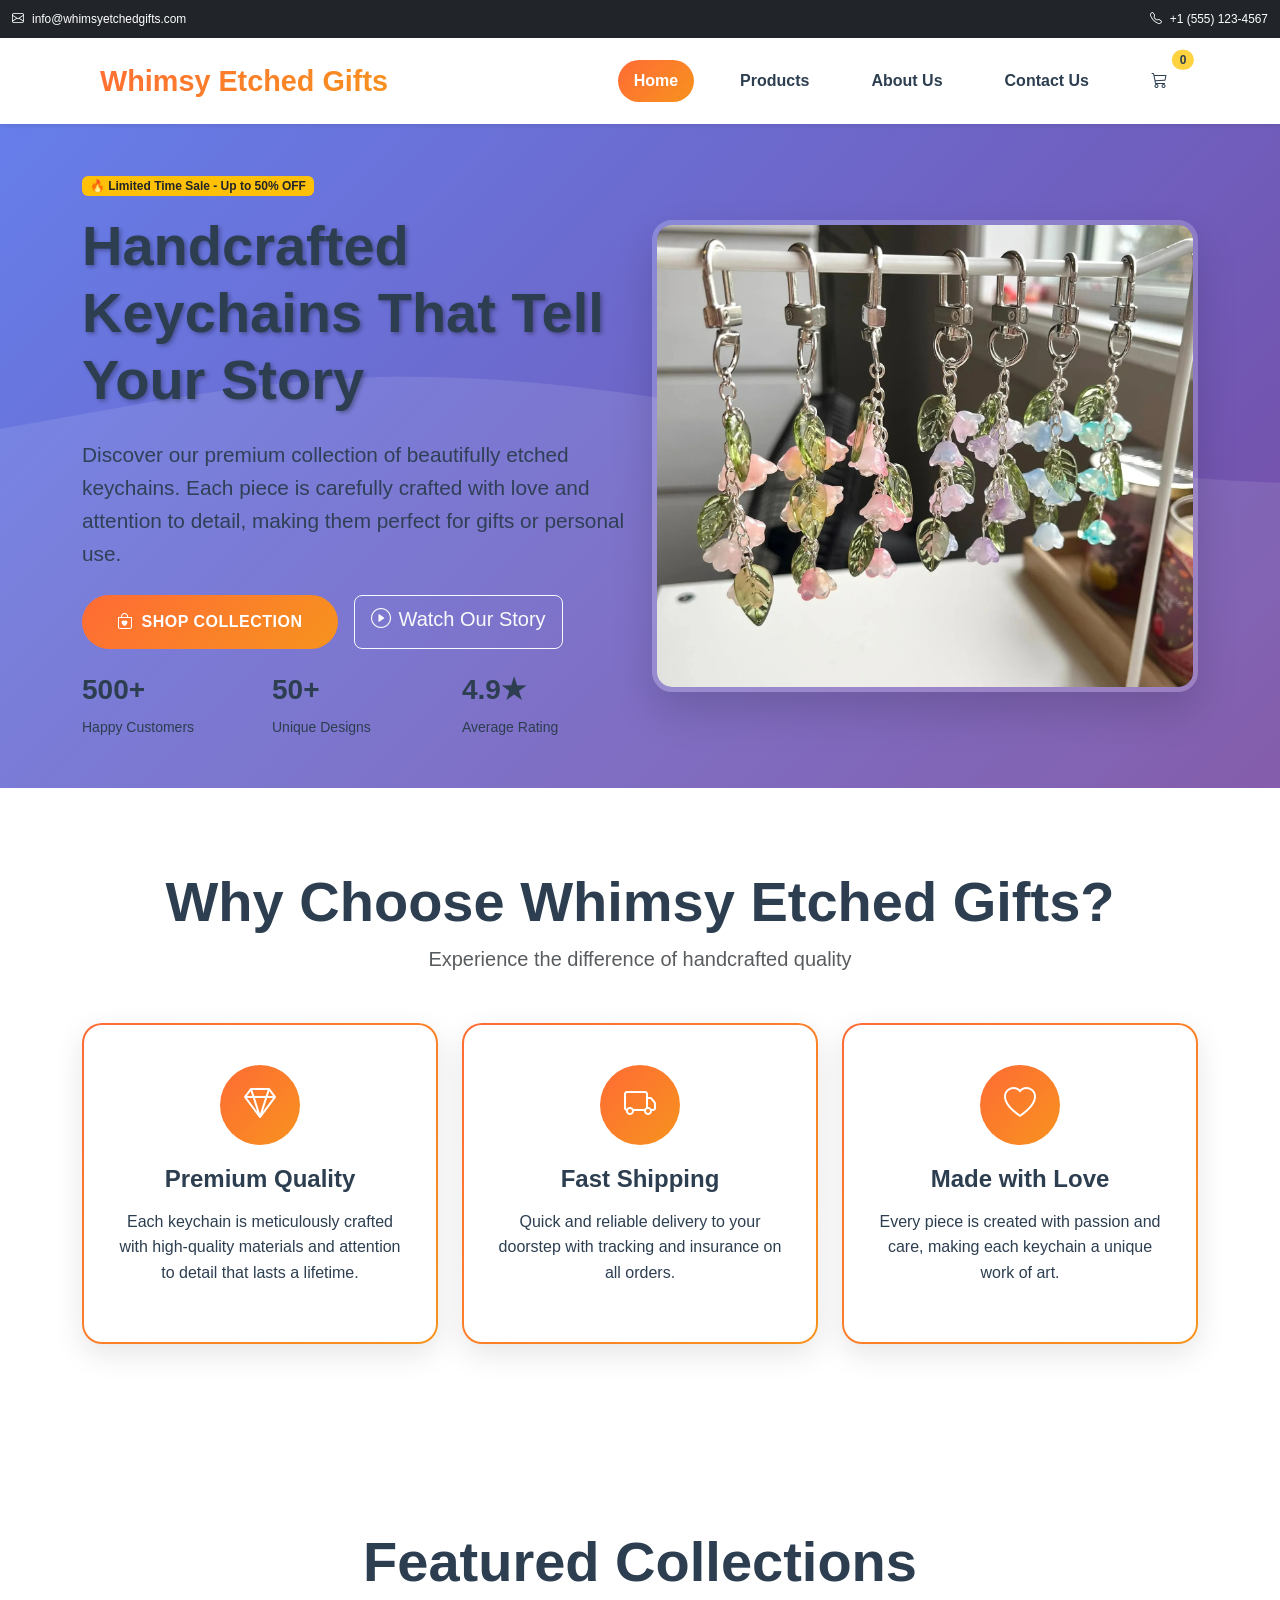
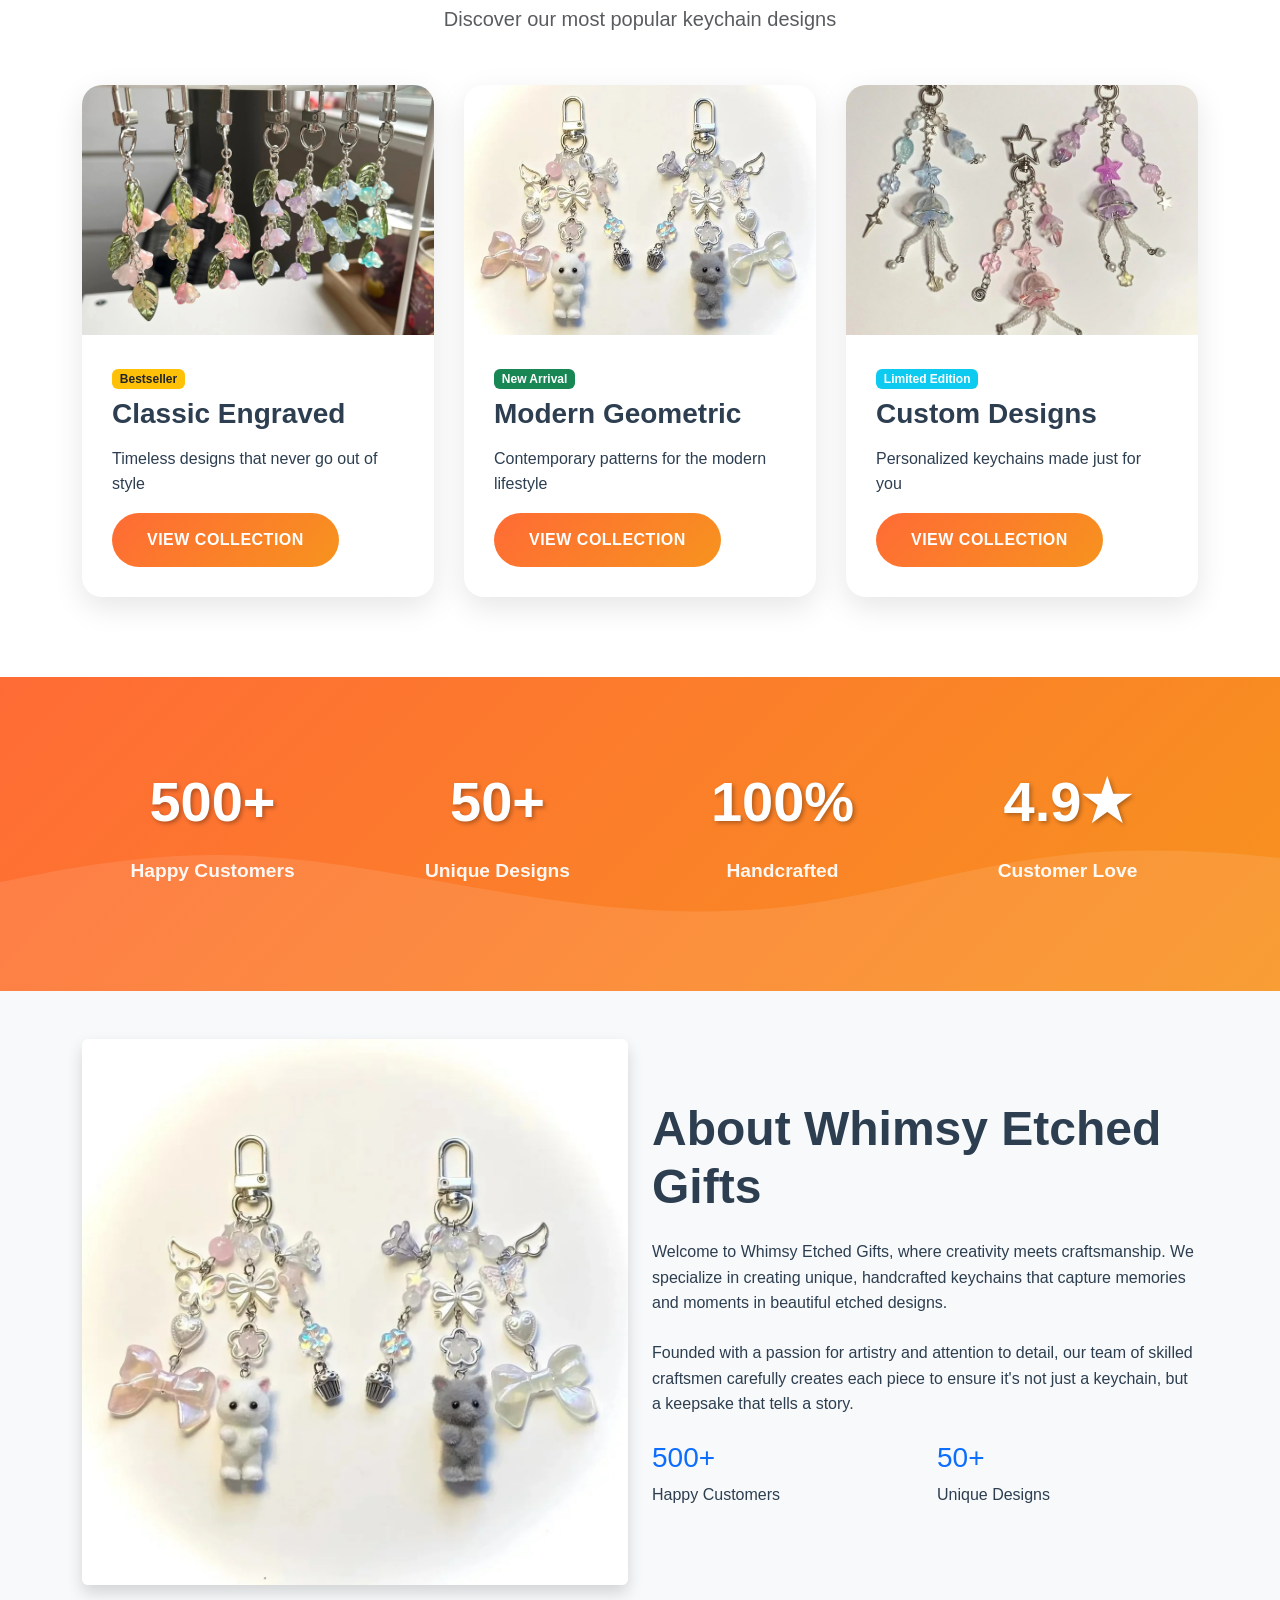
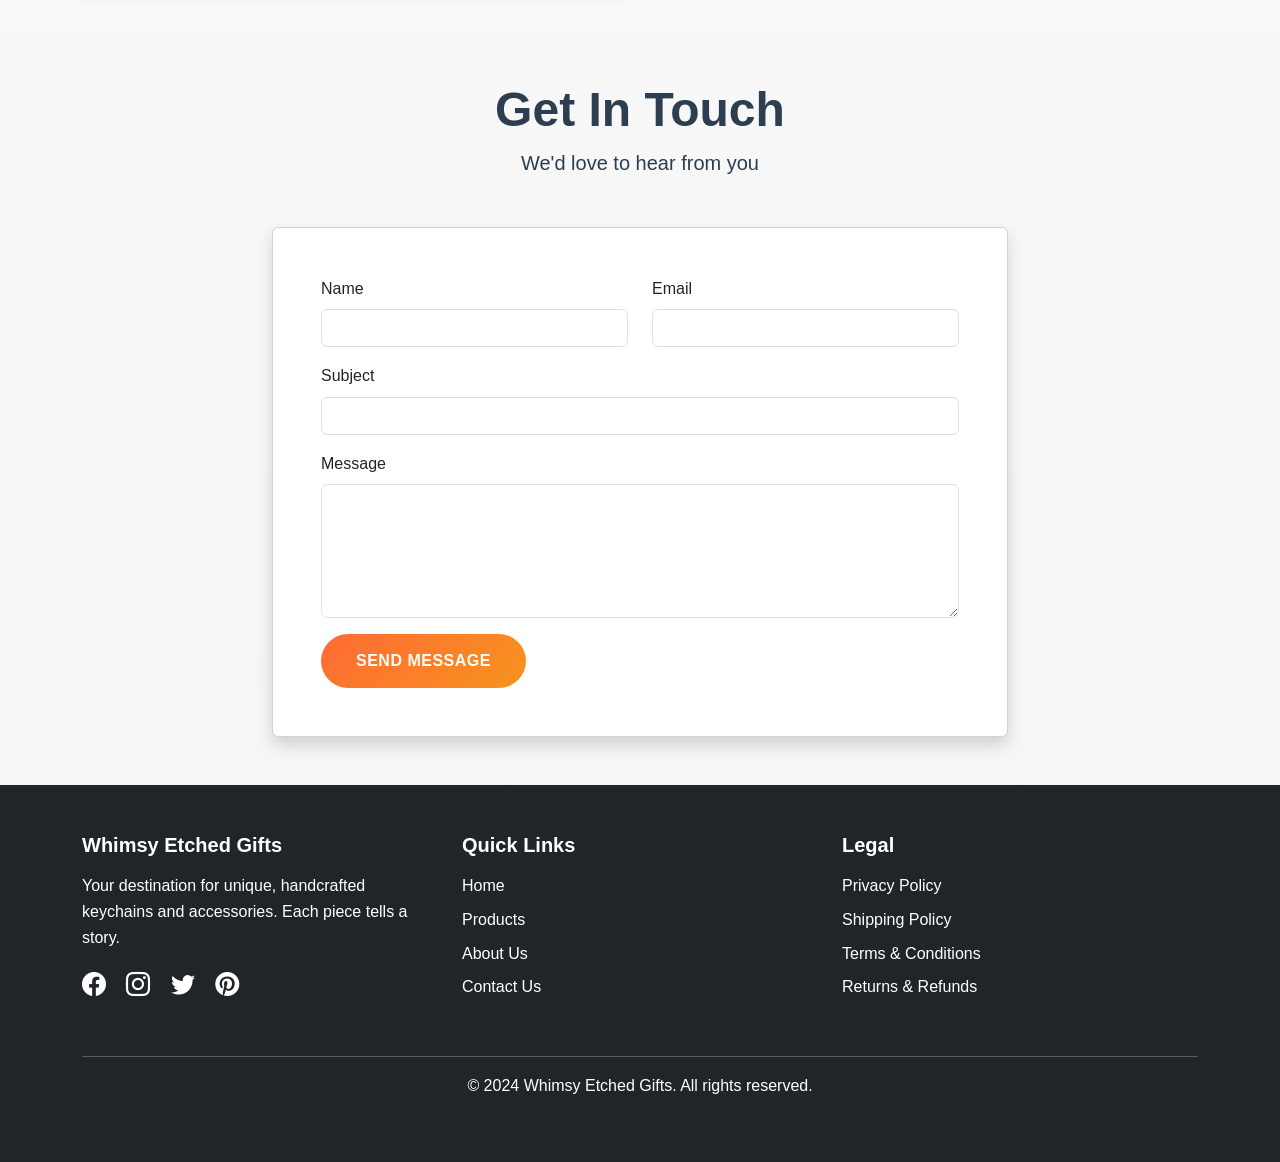
==== index.html @ 39223d39 "whimsyetchedgifts.com" ====
<!DOCTYPE html>
<html lang="en">
<head>
    <meta charset="UTF-8">
    <meta name="viewport" content="width=device-width, initial-scale=1.0">
    <title>Whimsy Etched Gifts - Unique Keychains & Accessories</title>
    
    <!-- Bootstrap CSS -->
    <link href="https://cdn.jsdelivr.net/npm/bootstrap@5.3.0/dist/css/bootstrap.min.css" rel="stylesheet">
    <!-- Bootstrap Icons -->
    <link rel="stylesheet" href="https://cdn.jsdelivr.net/npm/bootstrap-icons@1.11.0/font/bootstrap-icons.css">
    <!-- Custom CSS -->
    <link rel="stylesheet" href="css/style.css">
</head>
<body>
    <!-- Top Bar -->
    <div class="top-bar bg-dark text-white py-2">
        <div class="container">
            <div class="row align-items-center">
                <div class="col-md-6">
                    <small><i class="bi bi-envelope me-2"></i>info@whimsyetchedgifts.com</small>
                </div>
                <div class="col-md-6 text-md-end">
                    <small><i class="bi bi-telephone me-2"></i>+1 (555) 123-4567</small>
                </div>
            </div>
        </div>
    </div>

    <!-- Navigation -->
    <nav class="navbar navbar-expand-lg navbar-light bg-white shadow-sm sticky-top">
        <div class="container">
            <a class="navbar-brand fw-bold text-primary" href="index.html">
                <i class="bi bi-gem-fill me-2"></i>Whimsy Etched Gifts
            </a>
            
            <button class="navbar-toggler" type="button" data-bs-toggle="collapse" data-bs-target="#navbarNav">
                <span class="navbar-toggler-icon"></span>
            </button>
            
            <div class="collapse navbar-collapse" id="navbarNav">
                <ul class="navbar-nav ms-auto">
                    <li class="nav-item">
                        <a class="nav-link active" href="index.html">Home</a>
                    </li>
                    <li class="nav-item">
                        <a class="nav-link" href="products.html">Products</a>
                    </li>
                    <li class="nav-item">
                        <a class="nav-link" href="about.html">About Us</a>
                    </li>
                    <li class="nav-item">
                        <a class="nav-link" href="contact.html">Contact Us</a>
                    </li>
                    <li class="nav-item">
                        <a class="nav-link position-relative" href="cart.html">
                            <i class="bi bi-cart3"></i>
                            <span class="position-absolute top-0 start-100 translate-middle badge rounded-pill bg-danger" id="cart-count">0</span>
                        </a>
                    </li>
                </ul>
            </div>
        </div>
    </nav>

    <!-- Hero Section -->
    <section class="hero-section py-5">
        <div class="container">
            <div class="row align-items-center">
                <div class="col-lg-6 hero-content">
                    <div class="badge bg-warning text-dark mb-3">🔥 Limited Time Sale - Up to 50% OFF</div>
                    <h1 class="display-2 fw-bold mb-4">Handcrafted Keychains That Tell Your Story</h1>
                    <p class="lead mb-4">Discover our premium collection of beautifully etched keychains. Each piece is carefully crafted with love and attention to detail, making them perfect for gifts or personal use.</p>
                    <div class="d-flex gap-3 mb-4">
                        <a href="products.html" class="btn btn-primary btn-lg">
                            <i class="bi bi-bag-heart me-2"></i>Shop Collection
                        </a>
                        <a href="#showcase" class="btn btn-outline-light btn-lg">
                            <i class="bi bi-play-circle me-2"></i>Watch Our Story
                        </a>
                    </div>
                    <div class="hero-stats">
                        <div class="row">
                            <div class="col-4">
                                <h3 class="fw-bold">500+</h3>
                                <small>Happy Customers</small>
                            </div>
                            <div class="col-4">
                                <h3 class="fw-bold">50+</h3>
                                <small>Unique Designs</small>
                            </div>
                            <div class="col-4">
                                <h3 class="fw-bold">4.9★</h3>
                                <small>Average Rating</small>
                            </div>
                        </div>
                    </div>
                </div>
                <div class="col-lg-6">
                    <div class="hero-image">
                        <img src="SP1/main_images/main-image-1.jpeg" alt="Featured Keychain" class="img-fluid">
                    </div>
                </div>
            </div>
        </div>
    </section>

    <!-- Features Section -->
    <section class="feature-section">
        <div class="container">
            <div class="text-center mb-5">
                <h2 class="display-4 fw-bold">Why Choose Whimsy Etched Gifts?</h2>
                <p class="lead text-muted">Experience the difference of handcrafted quality</p>
            </div>
            <div class="row">
                <div class="col-md-4 mb-4">
                    <div class="feature-card">
                        <div class="feature-icon">
                            <i class="bi bi-gem"></i>
                        </div>
                        <h4>Premium Quality</h4>
                        <p>Each keychain is meticulously crafted with high-quality materials and attention to detail that lasts a lifetime.</p>
                    </div>
                </div>
                <div class="col-md-4 mb-4">
                    <div class="feature-card">
                        <div class="feature-icon">
                            <i class="bi bi-truck"></i>
                        </div>
                        <h4>Fast Shipping</h4>
                        <p>Quick and reliable delivery to your doorstep with tracking and insurance on all orders.</p>
                    </div>
                </div>
                <div class="col-md-4 mb-4">
                    <div class="feature-card">
                        <div class="feature-icon">
                            <i class="bi bi-heart"></i>
                        </div>
                        <h4>Made with Love</h4>
                        <p>Every piece is created with passion and care, making each keychain a unique work of art.</p>
                    </div>
                </div>
            </div>
        </div>
    </section>

    <!-- Home Showcase Section -->
    <section id="showcase" class="home-showcase">
        <div class="container">
            <div class="text-center mb-5">
                <h2 class="display-4 fw-bold">Featured Collections</h2>
                <p class="lead text-muted">Discover our most popular keychain designs</p>
            </div>
            <div class="showcase-grid">
                <div class="showcase-item">
                    <img src="SP1/main_images/main-image-1.jpeg" alt="Classic Collection">
                    <div class="showcase-content">
                        <span class="badge bg-warning text-dark mb-2">Bestseller</span>
                        <h3>Classic Engraved</h3>
                        <p>Timeless designs that never go out of style</p>
                        <a href="products.html" class="btn btn-primary btn-sm">View Collection</a>
                    </div>
                </div>
                <div class="showcase-item">
                    <img src="SP2/main_images/main-image-1.jpeg" alt="Modern Collection">
                    <div class="showcase-content">
                        <span class="badge bg-success mb-2">New Arrival</span>
                        <h3>Modern Geometric</h3>
                        <p>Contemporary patterns for the modern lifestyle</p>
                        <a href="products.html" class="btn btn-primary btn-sm">View Collection</a>
                    </div>
                </div>
                <div class="showcase-item">
                    <img src="SP3/main_images/main-image-1.jpeg" alt="Custom Collection">
                    <div class="showcase-content">
                        <span class="badge bg-info mb-2">Limited Edition</span>
                        <h3>Custom Designs</h3>
                        <p>Personalized keychains made just for you</p>
                        <a href="products.html" class="btn btn-primary btn-sm">View Collection</a>
                    </div>
                </div>
            </div>
        </div>
    </section>

    <!-- Stats Section -->
    <section class="stats-section">
        <div class="container">
            <div class="row">
                <div class="col-md-3 col-6 mb-4">
                    <div class="stat-item">
                        <div class="stat-number">500+</div>
                        <div class="stat-label">Happy Customers</div>
                    </div>
                </div>
                <div class="col-md-3 col-6 mb-4">
                    <div class="stat-item">
                        <div class="stat-number">50+</div>
                        <div class="stat-label">Unique Designs</div>
                    </div>
                </div>
                <div class="col-md-3 col-6 mb-4">
                    <div class="stat-item">
                        <div class="stat-number">100%</div>
                        <div class="stat-label">Handcrafted</div>
                    </div>
                </div>
                <div class="col-md-3 col-6 mb-4">
                    <div class="stat-item">
                        <div class="stat-number">4.9★</div>
                        <div class="stat-label">Customer Love</div>
                    </div>
                </div>
            </div>
        </div>
    </section>

    <!-- About Us Section -->
    <section id="about" class="py-5 bg-light">
        <div class="container">
            <div class="row align-items-center">
                <div class="col-lg-6">
                    <img src="SP2/main_images/main-image-1.jpeg" alt="About Us" class="img-fluid rounded shadow">
                </div>
                <div class="col-lg-6">
                    <h2 class="display-5 fw-bold mb-4">About Whimsy Etched Gifts</h2>
                    <p class="mb-4">Welcome to Whimsy Etched Gifts, where creativity meets craftsmanship. We specialize in creating unique, handcrafted keychains that capture memories and moments in beautiful etched designs.</p>
                    <p class="mb-4">Founded with a passion for artistry and attention to detail, our team of skilled craftsmen carefully creates each piece to ensure it's not just a keychain, but a keepsake that tells a story.</p>
                    <div class="row mt-4">
                        <div class="col-6">
                            <h3 class="text-primary">500+</h3>
                            <p>Happy Customers</p>
                        </div>
                        <div class="col-6">
                            <h3 class="text-primary">50+</h3>
                            <p>Unique Designs</p>
                        </div>
                    </div>
                </div>
            </div>
        </div>
    </section>

    <!-- Contact Us Section -->
    <section id="contact" class="py-5">
        <div class="container">
            <div class="text-center mb-5">
                <h2 class="display-5 fw-bold">Get In Touch</h2>
                <p class="lead">We'd love to hear from you</p>
            </div>
            
            <div class="row">
                <div class="col-lg-8 mx-auto">
                    <div class="card shadow">
                        <div class="card-body p-5">
                            <form id="contact-form">
                                <div class="row">
                                    <div class="col-md-6 mb-3">
                                        <label for="name" class="form-label">Name</label>
                                        <input type="text" class="form-control" id="name" required>
                                    </div>
                                    <div class="col-md-6 mb-3">
                                        <label for="email" class="form-label">Email</label>
                                        <input type="email" class="form-control" id="email" required>
                                    </div>
                                </div>
                                <div class="mb-3">
                                    <label for="subject" class="form-label">Subject</label>
                                    <input type="text" class="form-control" id="subject" required>
                                </div>
                                <div class="mb-3">
                                    <label for="message" class="form-label">Message</label>
                                    <textarea class="form-control" id="message" rows="5" required></textarea>
                                </div>
                                <button type="submit" class="btn btn-primary btn-lg">Send Message</button>
                            </form>
                        </div>
                    </div>
                </div>
            </div>
        </div>
    </section>

    <!-- Cart Section (Hidden by default) -->
    <section id="cart-section" class="py-5 bg-light" style="display: none;">
        <div class="container">
            <div class="text-center mb-5">
                <h2 class="display-5 fw-bold">Shopping Cart</h2>
                <p class="lead">Review your selected items</p>
            </div>
            
            <div class="row">
                <div class="col-lg-8">
                    <div id="cart-items">
                        <!-- Cart items will be loaded here -->
                    </div>
                </div>
                <div class="col-lg-4">
                    <div class="card">
                        <div class="card-body">
                            <h5 class="card-title">Order Summary</h5>
                            <div class="d-flex justify-content-between mb-2">
                                <span>Subtotal:</span>
                                <span id="cart-subtotal">$0.00</span>
                            </div>
                            <div class="d-flex justify-content-between mb-2">
                                <span>Shipping:</span>
                                <span>$5.00</span>
                            </div>
                            <div class="d-flex justify-content-between mb-3">
                                <span>Tax:</span>
                                <span id="cart-tax">$0.00</span>
                            </div>
                            <hr>
                            <div class="d-flex justify-content-between mb-3">
                                <h5>Total:</h5>
                                <h5 id="cart-total">$0.00</h5>
                            </div>
                            <button class="btn btn-primary btn-lg w-100">Proceed to Checkout</button>
                        </div>
                    </div>
                </div>
            </div>
        </div>
    </section>

    <!-- Footer -->
    <footer class="bg-dark text-white py-5">
        <div class="container">
            <div class="row">
                <div class="col-lg-4 mb-4">
                    <h5 class="mb-3">Whimsy Etched Gifts</h5>
                    <p>Your destination for unique, handcrafted keychains and accessories. Each piece tells a story.</p>
                    <div class="social-links">
                        <a href="#" class="text-white me-3"><i class="bi bi-facebook"></i></a>
                        <a href="#" class="text-white me-3"><i class="bi bi-instagram"></i></a>
                        <a href="#" class="text-white me-3"><i class="bi bi-twitter"></i></a>
                        <a href="#" class="text-white"><i class="bi bi-pinterest"></i></a>
                    </div>
                </div>
                <div class="col-lg-4 mb-4">
                    <h5 class="mb-3">Quick Links</h5>
                    <ul class="list-unstyled">
                        <li class="mb-2"><a href="index.html" class="text-white text-decoration-none">Home</a></li>
                        <li class="mb-2"><a href="products.html" class="text-white text-decoration-none">Products</a></li>
                        <li class="mb-2"><a href="about.html" class="text-white text-decoration-none">About Us</a></li>
                        <li class="mb-2"><a href="contact.html" class="text-white text-decoration-none">Contact Us</a></li>
                    </ul>
                </div>
                <div class="col-lg-4 mb-4">
                    <h5 class="mb-3">Legal</h5>
                    <ul class="list-unstyled">
                        <li class="mb-2"><a href="privacy-policy.html" class="text-white text-decoration-none">Privacy Policy</a></li>
                        <li class="mb-2"><a href="shipping-policy.html" class="text-white text-decoration-none">Shipping Policy</a></li>
                        <li class="mb-2"><a href="terms-conditions.html" class="text-white text-decoration-none">Terms & Conditions</a></li>
                        <li class="mb-2"><a href="returns-refunds.html" class="text-white text-decoration-none">Returns & Refunds</a></li>
                    </ul>
                </div>
            </div>
            <hr class="bg-white">
            <div class="text-center">
                <p>&copy; 2024 Whimsy Etched Gifts. All rights reserved.</p>
            </div>
        </div>
    </footer>

    <!-- Bootstrap JS -->
    <script src="https://cdn.jsdelivr.net/npm/bootstrap@5.3.0/dist/js/bootstrap.bundle.min.js"></script>
    <!-- Custom JS -->
    <script src="js/script.js"></script>
</body>
</html>
---- css/style.css ----
/* Global Styles */
:root {
    --primary-color: #ff6b35;
    --secondary-color: #f7931e;
    --accent-color: #ffd23f;
    --dark-color: #2c3e50;
    --light-color: #f8f9fa;
    --gradient: linear-gradient(135deg, var(--primary-color), var(--secondary-color));
    --shadow-soft: 0 10px 30px rgba(0,0,0,0.1);
    --shadow-hover: 0 20px 40px rgba(0,0,0,0.15);
}

body {
    font-family: 'Segoe UI', Tahoma, Geneva, Verdana, sans-serif;
    line-height: 1.6;
    color: var(--dark-color);
    background: linear-gradient(to bottom, #ffffff, #f5f5f5);
}

/* Modern Top Bar */
.top-bar {
    background: var(--dark-color);
    padding: 8px 0;
    font-size: 0.85rem;
}

.top-bar .container {
    max-width: 1400px;
}

/* Modern Navigation */
.navbar {
    background: white !important;
    box-shadow: 0 2px 20px rgba(0,0,0,0.08);
    padding: 15px 0;
    transition: all 0.3s ease;
}

.navbar-brand {
    font-size: 1.8rem;
    font-weight: 800;
    background: var(--gradient);
    -webkit-background-clip: text;
    -webkit-text-fill-color: transparent;
    background-clip: text;
    display: flex;
    align-items: center;
    gap: 10px;
}

.navbar-brand i {
    background: var(--gradient);
    -webkit-background-clip: text;
    -webkit-text-fill-color: transparent;
    background-clip: text;
    font-size: 2rem;
}

.navbar-nav .nav-link {
    font-weight: 600;
    color: var(--dark-color) !important;
    margin: 0 15px;
    padding: 8px 16px !important;
    border-radius: 25px;
    transition: all 0.3s ease;
    position: relative;
}

.navbar-nav .nav-link:hover {
    background: var(--gradient);
    color: white !important;
    transform: translateY(-2px);
}

.navbar-nav .nav-link.active {
    background: var(--gradient);
    color: white !important;
}

/* Cart Badge */
.navbar-nav .nav-link .badge {
    background: var(--accent-color) !important;
    color: var(--dark-color);
    font-weight: 700;
    animation: pulse 2s infinite;
}

@keyframes pulse {
    0% { transform: scale(1); }
    50% { transform: scale(1.1); }
    100% { transform: scale(1); }
}

/* Modern Hero Section */
.hero-section {
    background: linear-gradient(135deg, #667eea 0%, #764ba2 100%);
    min-height: 600px;
    display: flex;
    align-items: center;
    position: relative;
    overflow: hidden;
}

.hero-section::before {
    content: '';
    position: absolute;
    top: 0;
    left: 0;
    right: 0;
    bottom: 0;
    background: url('data:image/svg+xml,<svg xmlns="http://www.w3.org/2000/svg" viewBox="0 0 1440 320"><path fill="%23ffffff" fill-opacity="0.1" d="M0,96L48,112C96,128,192,160,288,160C384,160,480,128,576,122.7C672,117,768,139,864,154.7C960,171,1056,181,1152,165.3C1248,149,1344,107,1392,85.3L1440,64L1440,320L1392,320C1344,320,1248,320,1152,320C1056,320,960,320,864,320C768,320,672,320,576,320C480,320,384,320,288,320C192,320,96,320,48,320L0,320Z"></path></svg>') no-repeat bottom;
    background-size: cover;
}

.hero-content {
    position: relative;
    z-index: 2;
}

.hero-section h1 {
    font-size: 3.5rem;
    font-weight: 800;
    margin-bottom: 1.5rem;
    text-shadow: 2px 2px 4px rgba(0,0,0,0.3);
}

.hero-section .lead {
    font-size: 1.3rem;
    margin-bottom: 2rem;
    opacity: 0.95;
}

.hero-image {
    position: relative;
    animation: float 6s ease-in-out infinite;
}

.hero-image img {
    border-radius: 20px;
    box-shadow: var(--shadow-hover);
    border: 5px solid rgba(255,255,255,0.2);
}

@keyframes float {
    0%, 100% { transform: translateY(0px) rotate(0deg); }
    25% { transform: translateY(-20px) rotate(2deg); }
    75% { transform: translateY(-10px) rotate(-2deg); }
}

/* Modern Feature Cards */
.feature-section {
    padding: 80px 0;
    background: white;
}

.feature-card {
    background: white;
    border-radius: 20px;
    padding: 40px 30px;
    text-align: center;
    box-shadow: var(--shadow-soft);
    transition: all 0.4s ease;
    border: 2px solid transparent;
    background: linear-gradient(white, white) padding-box,
                var(--gradient) border-box;
    height: 100%;
}

.feature-card:hover {
    transform: translateY(-15px);
    box-shadow: var(--shadow-hover);
}

.feature-icon {
    width: 80px;
    height: 80px;
    margin: 0 auto 20px;
    background: var(--gradient);
    border-radius: 50%;
    display: flex;
    align-items: center;
    justify-content: center;
    font-size: 2rem;
    color: white;
    transition: all 0.3s ease;
}

.feature-card:hover .feature-icon {
    transform: scale(1.1) rotate(5deg);
}

.feature-card h4 {
    font-weight: 700;
    color: var(--dark-color);
    margin-bottom: 15px;
}

/* Modern Product Cards */
.product-card {
    border: none;
    border-radius: 20px;
    overflow: hidden;
    transition: all 0.4s ease;
    height: 100%;
    background: white;
    box-shadow: var(--shadow-soft);
}

.product-card:hover {
    transform: translateY(-10px);
    box-shadow: var(--shadow-hover);
}

.product-image {
    height: 280px;
    overflow: hidden;
    position: relative;
    background: linear-gradient(45deg, #f5f5f5, #e0e0e0);
}

.product-image img {
    width: 100%;
    height: 100%;
    object-fit: cover;
    transition: transform 0.6s ease;
}

.product-card:hover .product-image img {
    transform: scale(1.1) rotate(2deg);
}

.product-overlay {
    position: absolute;
    top: 0;
    left: 0;
    right: 0;
    bottom: 0;
    background: linear-gradient(135deg, rgba(255,107,53,0.9), rgba(247,147,30,0.9));
    display: flex;
    align-items: center;
    justify-content: center;
    opacity: 0;
    transition: all 0.4s ease;
}

.product-card:hover .product-overlay {
    opacity: 1;
}

.product-badge {
    position: absolute;
    top: 15px;
    right: 15px;
    background: var(--accent-color);
    color: var(--dark-color);
    padding: 8px 16px;
    border-radius: 25px;
    font-size: 0.75rem;
    font-weight: 700;
    text-transform: uppercase;
    letter-spacing: 1px;
    animation: bounce 2s infinite;
}

@keyframes bounce {
    0%, 20%, 50%, 80%, 100% { transform: translateY(0); }
    40% { transform: translateY(-10px); }
    60% { transform: translateY(-5px); }
}

.product-price {
    font-size: 1.8rem;
    font-weight: 800;
    color: var(--primary-color);
    background: var(--gradient);
    -webkit-background-clip: text;
    -webkit-text-fill-color: transparent;
    background-clip: text;
}

.product-old-price {
    text-decoration: line-through;
    color: #999;
    font-size: 1.1rem;
    margin-left: 10px;
}

/* Modern Buttons */
.btn-primary {
    background: var(--gradient);
    border: none;
    border-radius: 30px;
    padding: 15px 35px;
    font-weight: 700;
    font-size: 1rem;
    letter-spacing: 0.5px;
    transition: all 0.3s ease;
    text-transform: uppercase;
    position: relative;
    overflow: hidden;
}

.btn-primary::before {
    content: '';
    position: absolute;
    top: 0;
    left: -100%;
    width: 100%;
    height: 100%;
    background: linear-gradient(90deg, transparent, rgba(255,255,255,0.3), transparent);
    transition: left 0.5s ease;
}

.btn-primary:hover::before {
    left: 100%;
}

.btn-primary:hover {
    transform: translateY(-3px);
    box-shadow: 0 15px 30px rgba(255,107,53,0.4);
}

.btn-outline-primary {
    border: 2px solid var(--primary-color);
    border-radius: 30px;
    padding: 15px 35px;
    font-weight: 700;
    transition: all 0.3s ease;
    text-transform: uppercase;
}

.btn-outline-primary:hover {
    background: var(--gradient);
    transform: translateY(-3px);
    box-shadow: 0 15px 30px rgba(255,107,53,0.4);
}

/* Modern Home Layout */
.home-showcase {
    padding: 80px 0;
    background: white;
}

.showcase-grid {
    display: grid;
    grid-template-columns: repeat(auto-fit, minmax(300px, 1fr));
    gap: 30px;
    margin-top: 50px;
}

.showcase-item {
    background: white;
    border-radius: 20px;
    overflow: hidden;
    box-shadow: var(--shadow-soft);
    transition: all 0.4s ease;
}

.showcase-item:hover {
    transform: translateY(-10px);
    box-shadow: var(--shadow-hover);
}

.showcase-item img {
    width: 100%;
    height: 250px;
    object-fit: cover;
}

.showcase-content {
    padding: 30px;
}

.showcase-content h3 {
    font-weight: 700;
    color: var(--dark-color);
    margin-bottom: 15px;
}

/* Modern Stats Section */
.stats-section {
    background: var(--gradient);
    padding: 80px 0;
    color: white;
    position: relative;
    overflow: hidden;
}

.stats-section::before {
    content: '';
    position: absolute;
    top: 0;
    left: 0;
    right: 0;
    bottom: 0;
    background: url('data:image/svg+xml,<svg xmlns="http://www.w3.org/2000/svg" viewBox="0 0 1440 320"><path fill="%23ffffff" fill-opacity="0.1" d="M0,224L48,213.3C96,203,192,181,288,181.3C384,181,480,203,576,218.7C672,235,768,245,864,234.7C960,224,1056,192,1152,181.3C1248,171,1344,181,1392,186.7L1440,192L1440,320L1392,320C1344,320,1248,320,1152,320C1056,320,960,320,864,320C768,320,672,320,576,320C480,320,384,320,288,320C192,320,96,320,48,320L0,320Z"></path></svg>') no-repeat bottom;
    background-size: cover;
}

.stat-item {
    text-align: center;
    position: relative;
    z-index: 2;
}

.stat-number {
    font-size: 3.5rem;
    font-weight: 800;
    margin-bottom: 10px;
    text-shadow: 2px 2px 4px rgba(0,0,0,0.3);
}

.stat-label {
    font-size: 1.2rem;
    font-weight: 600;
    opacity: 0.95;
}

/* Cart Styles */
.cart-item {
    border-bottom: 1px solid #eee;
    padding: 1rem 0;
}

.cart-item img {
    width: 80px;
    height: 80px;
    object-fit: cover;
    border-radius: 10px;
}

.quantity-control {
    display: flex;
    align-items: center;
    gap: 10px;
}

.quantity-control button {
    width: 30px;
    height: 30px;
    border-radius: 50%;
    border: 1px solid #ddd;
    background: white;
    display: flex;
    align-items: center;
    justify-content: center;
    cursor: pointer;
    transition: all 0.3s ease;
}

.quantity-control button:hover {
    background: var(--gradient);
    color: white;
    border-color: var(--primary-color);
}

.quantity-control span {
    font-weight: 600;
    min-width: 20px;
    text-align: center;
}

/* Footer */
footer {
    background: var(--dark-color);
    padding: 60px 0 30px;
    margin-top: 0;
}

footer h5 {
    font-weight: 700;
    margin-bottom: 20px;
    color: white;
}

footer .social-links a {
    font-size: 1.5rem;
    margin-right: 15px;
    transition: all 0.3s ease;
}

footer .social-links a:hover {
    color: var(--primary-color) !important;
    transform: translateY(-3px);
}

/* Responsive */
@media (max-width: 768px) {
    .hero-section h1 {
        font-size: 2.5rem;
    }
    
    .navbar-brand {
        font-size: 1.5rem;
    }
    
    .navbar-nav .nav-link {
        margin: 5px 10px;
        padding: 8px 12px !important;
    }
    
    .feature-card {
        padding: 30px 20px;
    }
    
    .stat-number {
        font-size: 2.5rem;
    }
}

/* Animations */
.fade-in {
    animation: fadeIn 0.8s ease-in;
}

@keyframes fadeIn {
    from { opacity: 0; transform: translateY(30px); }
    to { opacity: 1; transform: translateY(0); }
}

/* Toast Notification */
.toast-container {
    position: fixed;
    top: 100px;
    right: 20px;
    z-index: 1050;
}

.custom-toast {
    background: white;
    border-radius: 15px;
    box-shadow: var(--shadow-hover);
    padding: 15px 20px;
    margin-bottom: 10px;
    display: flex;
    align-items: center;
    gap: 10px;
    animation: slideIn 0.3s ease;
    border-left: 4px solid var(--primary-color);
}

@keyframes slideIn {
    from { transform: translateX(100%); opacity: 0; }
    to { transform: translateX(0); opacity: 1; }
}

/* Scroll to Top Button */
.scroll-top {
    position: fixed;
    bottom: 30px;
    right: 30px;
    background: var(--gradient);
    color: white;
    width: 50px;
    height: 50px;
    border-radius: 50%;
    display: flex;
    align-items: center;
    justify-content: center;
    cursor: pointer;
    opacity: 0;
    visibility: hidden;
    transition: all 0.3s ease;
    z-index: 1000;
    box-shadow: var(--shadow-soft);
}

.scroll-top.show {
    opacity: 1;
    visibility: visible;
}

.scroll-top:hover {
    transform: translateY(-5px);
    box-shadow: var(--shadow-hover);
}
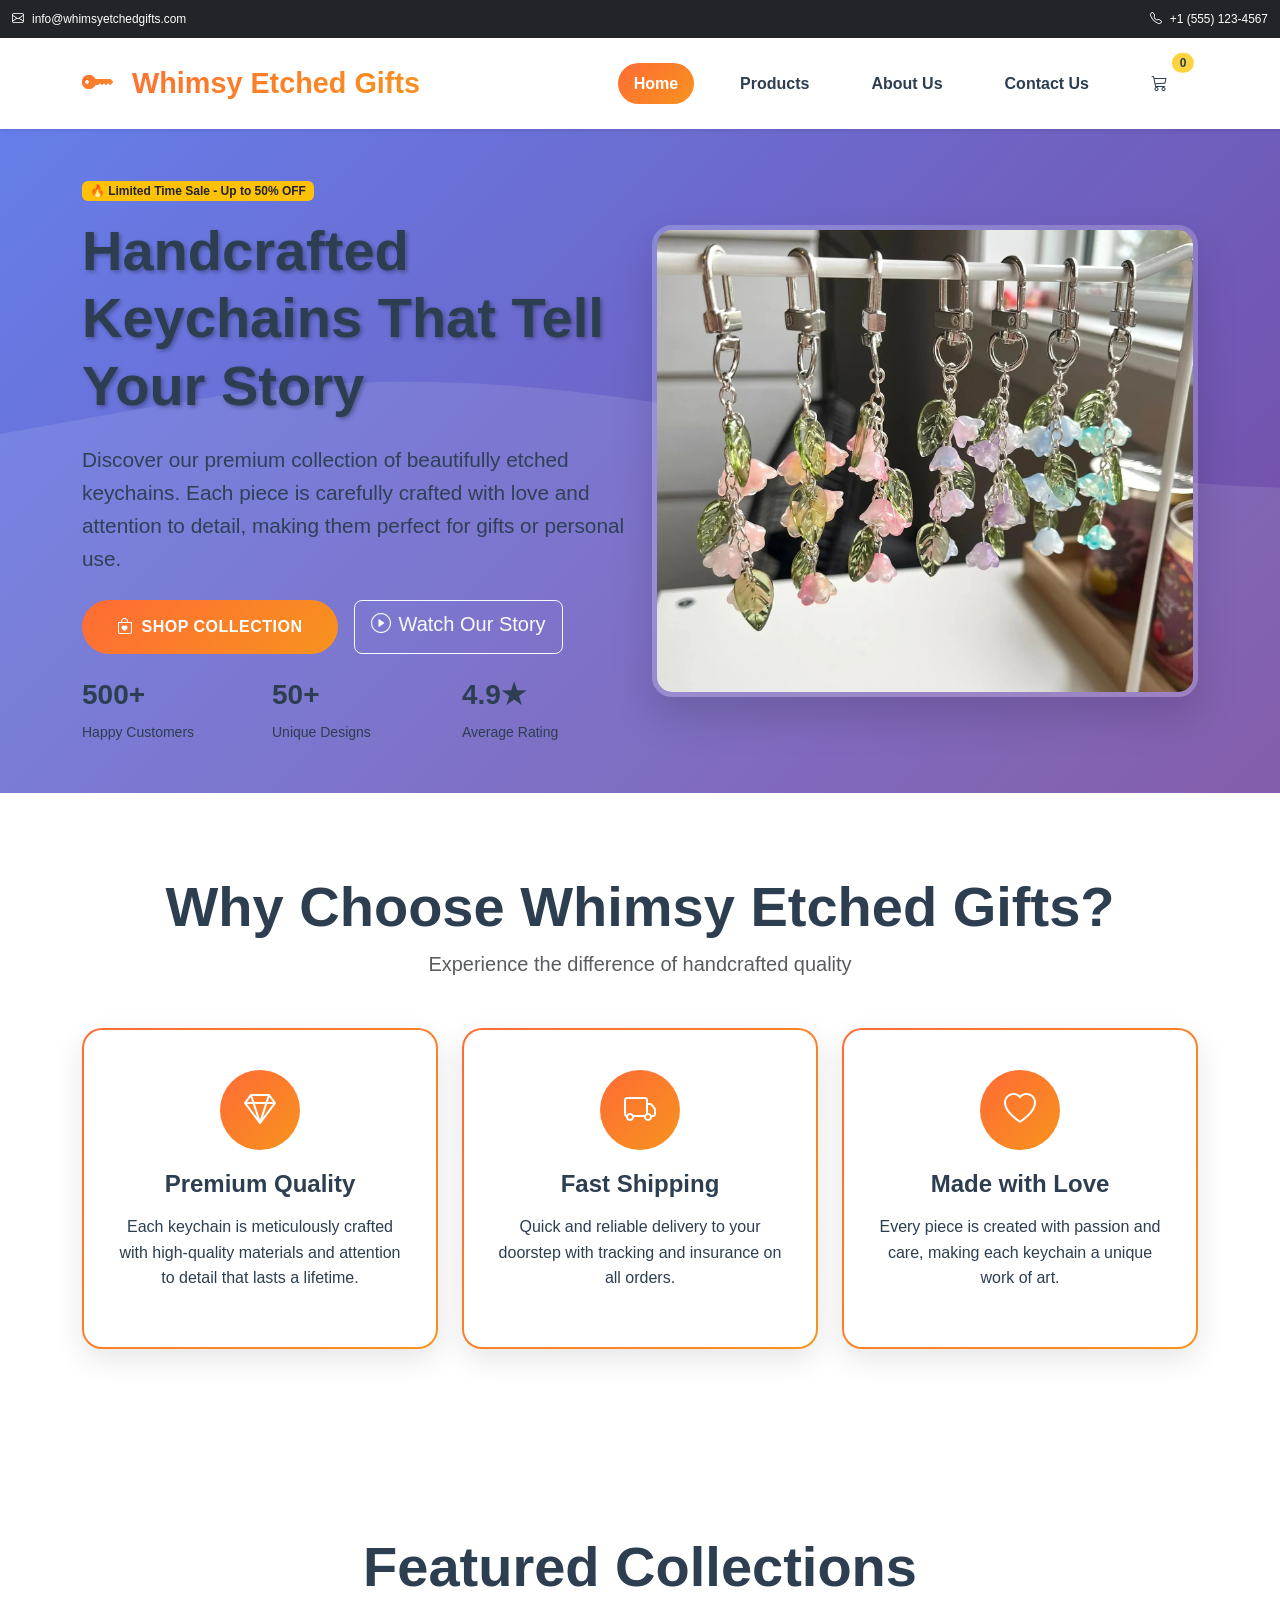
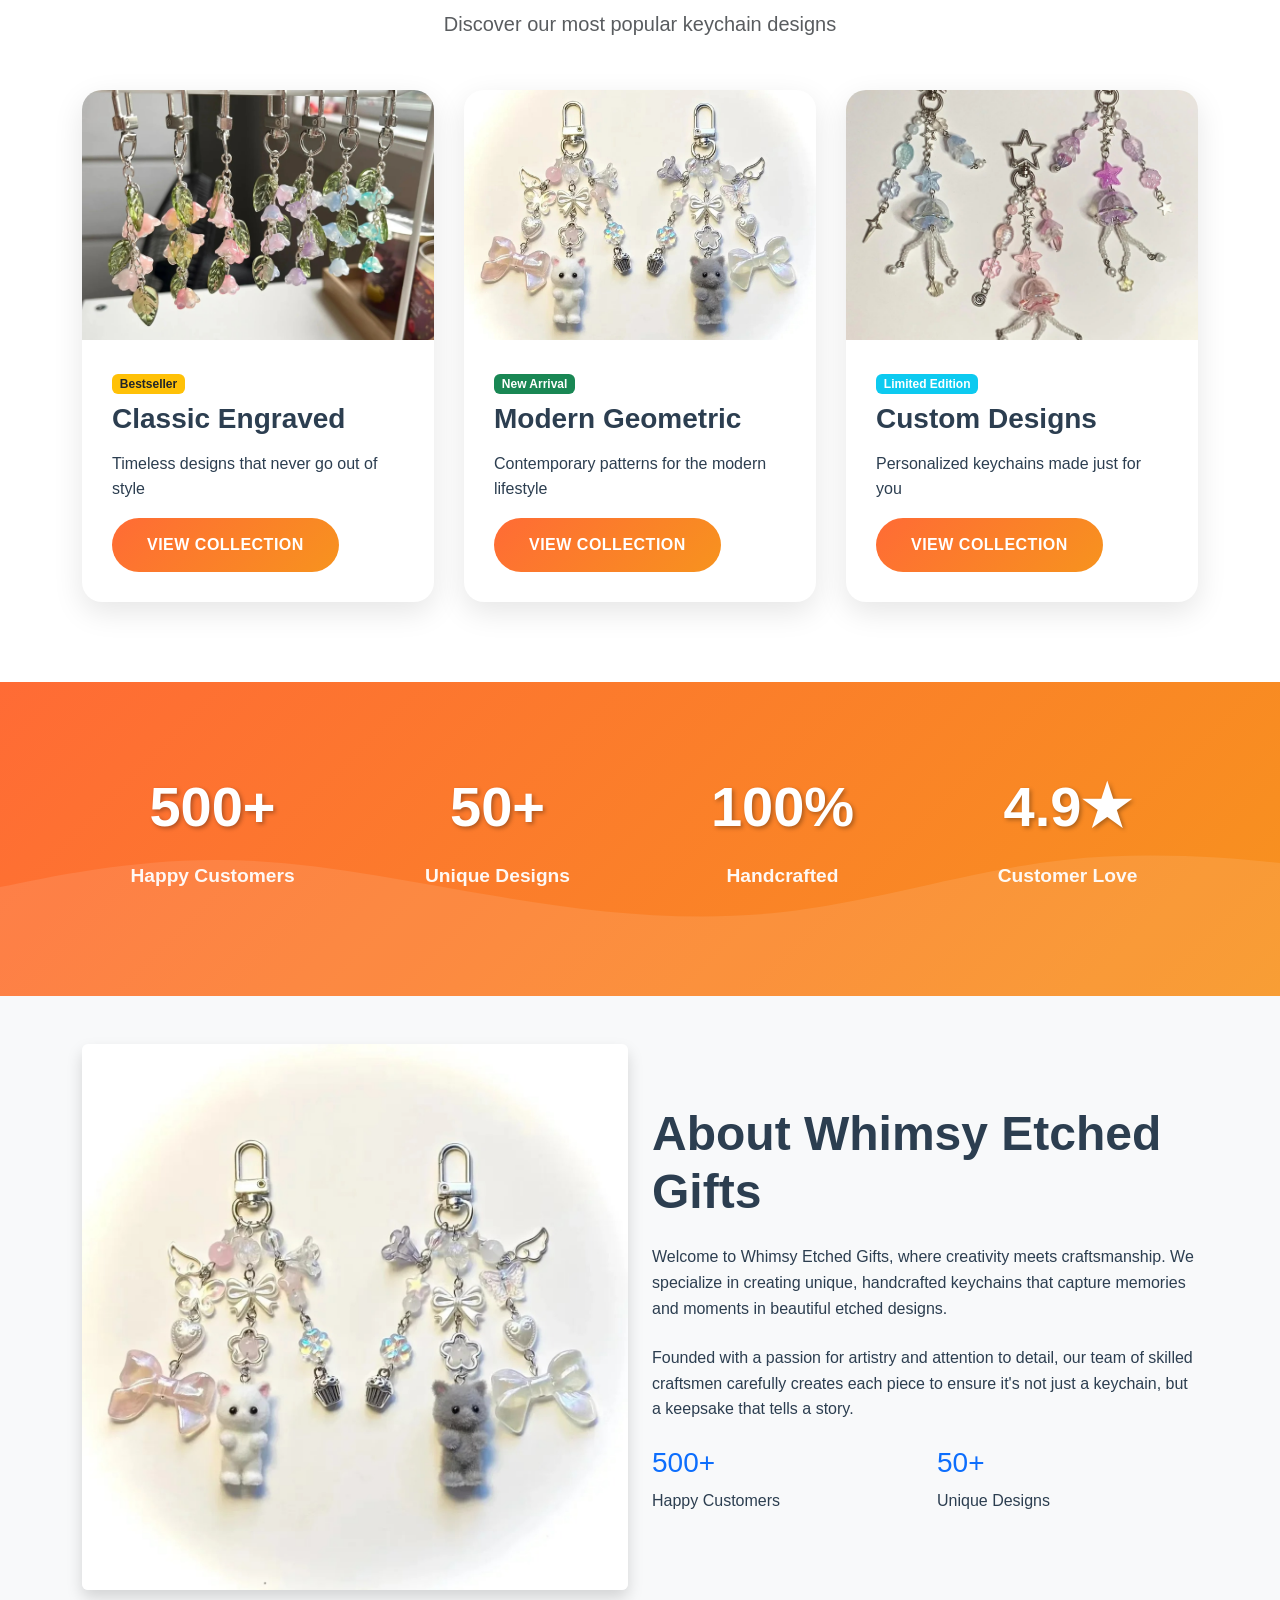
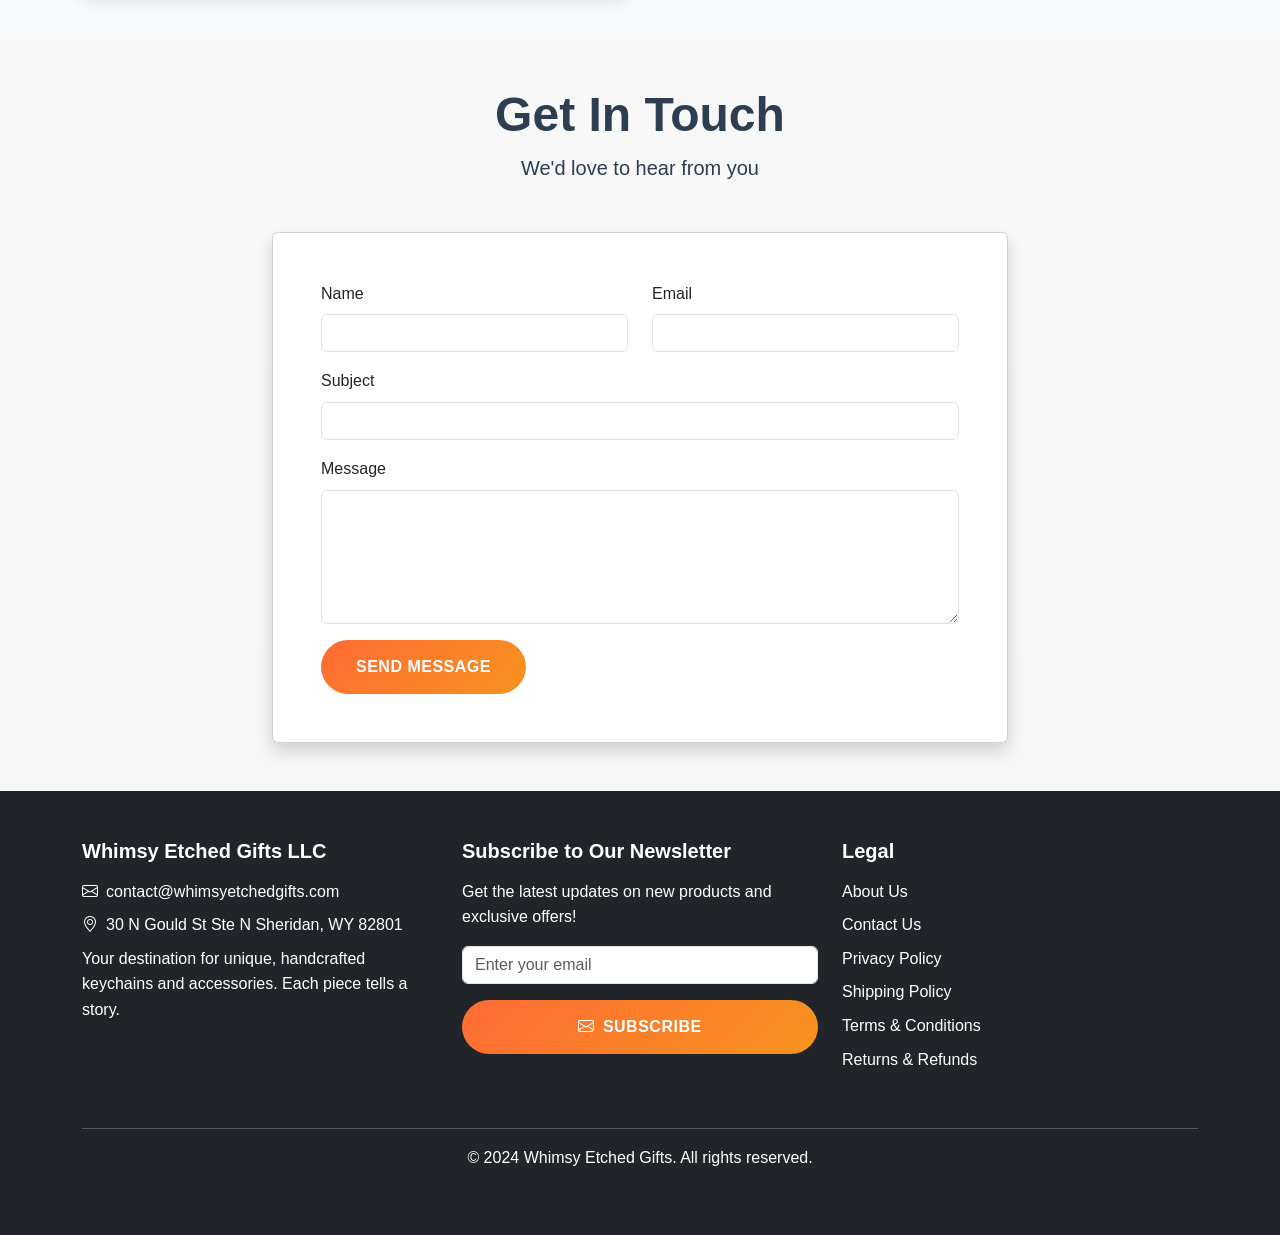
==== commit eac9a32b: "first commit" ====
--- a/index.html
+++ b/index.html
@@ -31,7 +31,7 @@
     <nav class="navbar navbar-expand-lg navbar-light bg-white shadow-sm sticky-top">
         <div class="container">
             <a class="navbar-brand fw-bold text-primary" href="index.html">
-                <i class="bi bi-gem-fill me-2"></i>Whimsy Etched Gifts
+                <i class="bi bi-key-fill me-2"></i>Whimsy Etched Gifts
             </a>
             
             <button class="navbar-toggler" type="button" data-bs-toggle="collapse" data-bs-target="#navbarNav">
@@ -329,27 +329,28 @@
         <div class="container">
             <div class="row">
                 <div class="col-lg-4 mb-4">
-                    <h5 class="mb-3">Whimsy Etched Gifts</h5>
-                    <p>Your destination for unique, handcrafted keychains and accessories. Each piece tells a story.</p>
-                    <div class="social-links">
-                        <a href="#" class="text-white me-3"><i class="bi bi-facebook"></i></a>
-                        <a href="#" class="text-white me-3"><i class="bi bi-instagram"></i></a>
-                        <a href="#" class="text-white me-3"><i class="bi bi-twitter"></i></a>
-                        <a href="#" class="text-white"><i class="bi bi-pinterest"></i></a>
-                    </div>
+                    <h5 class="mb-3">Whimsy Etched Gifts LLC</h5>
+                    <p class="mb-2"><i class="bi bi-envelope me-2"></i>contact@whimsyetchedgifts.com</p>
+                    <p class="mb-2"><i class="bi bi-geo-alt me-2"></i>30 N Gould St Ste N Sheridan, WY 82801</p>
+                    <p class="mb-0">Your destination for unique, handcrafted keychains and accessories. Each piece tells a story.</p>
                 </div>
                 <div class="col-lg-4 mb-4">
-                    <h5 class="mb-3">Quick Links</h5>
-                    <ul class="list-unstyled">
-                        <li class="mb-2"><a href="index.html" class="text-white text-decoration-none">Home</a></li>
-                        <li class="mb-2"><a href="products.html" class="text-white text-decoration-none">Products</a></li>
-                        <li class="mb-2"><a href="about.html" class="text-white text-decoration-none">About Us</a></li>
-                        <li class="mb-2"><a href="contact.html" class="text-white text-decoration-none">Contact Us</a></li>
-                    </ul>
+                    <h5 class="mb-3">Subscribe to Our Newsletter</h5>
+                    <p class="mb-3">Get the latest updates on new products and exclusive offers!</p>
+                    <form id="subscribe-form">
+                        <div class="mb-3">
+                            <input type="email" class="form-control" id="subscribe-email" placeholder="Enter your email" required>
+                        </div>
+                        <button type="submit" class="btn btn-primary w-100">
+                            <i class="bi bi-envelope me-2"></i>Subscribe
+                        </button>
+                    </form>
                 </div>
                 <div class="col-lg-4 mb-4">
                     <h5 class="mb-3">Legal</h5>
                     <ul class="list-unstyled">
+                        <li class="mb-2"><a href="about.html" class="text-white text-decoration-none">About Us</a></li>
+                        <li class="mb-2"><a href="contact.html" class="text-white text-decoration-none">Contact Us</a></li>
                         <li class="mb-2"><a href="privacy-policy.html" class="text-white text-decoration-none">Privacy Policy</a></li>
                         <li class="mb-2"><a href="shipping-policy.html" class="text-white text-decoration-none">Shipping Policy</a></li>
                         <li class="mb-2"><a href="terms-conditions.html" class="text-white text-decoration-none">Terms & Conditions</a></li>
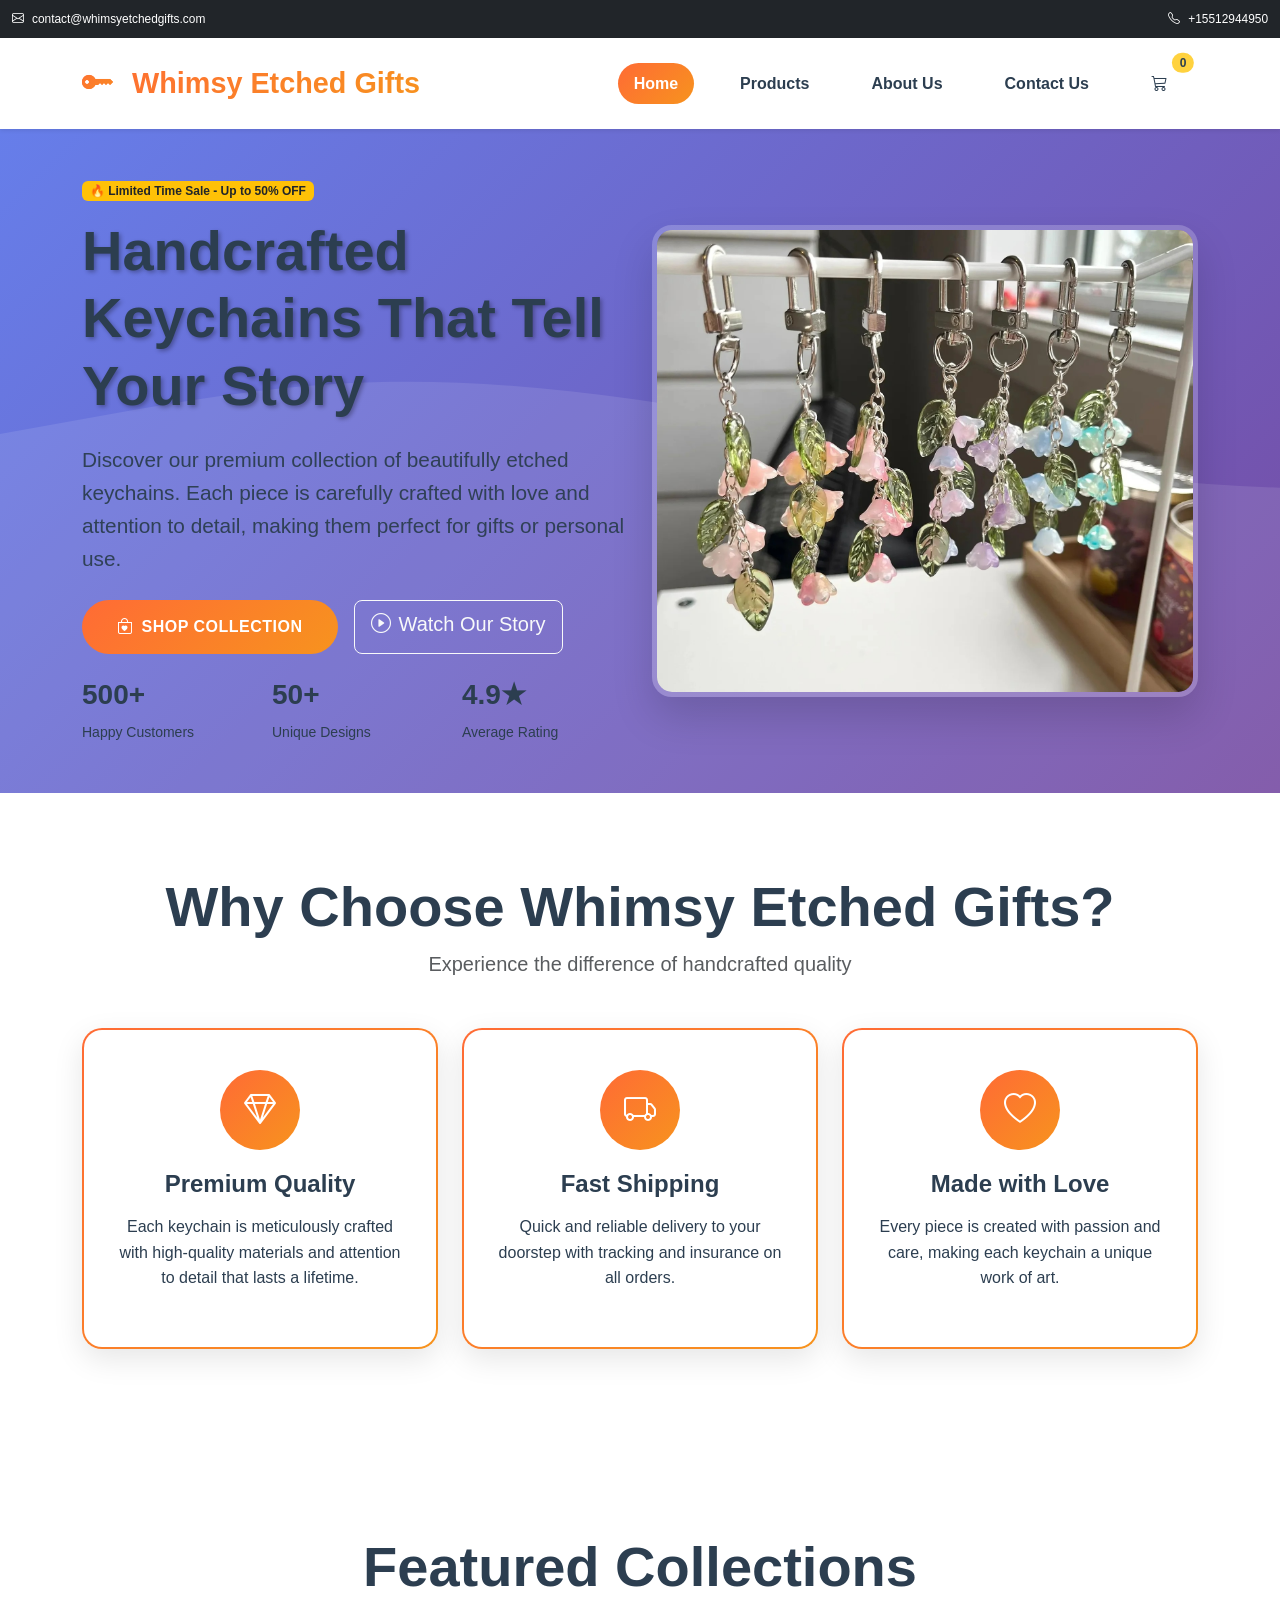
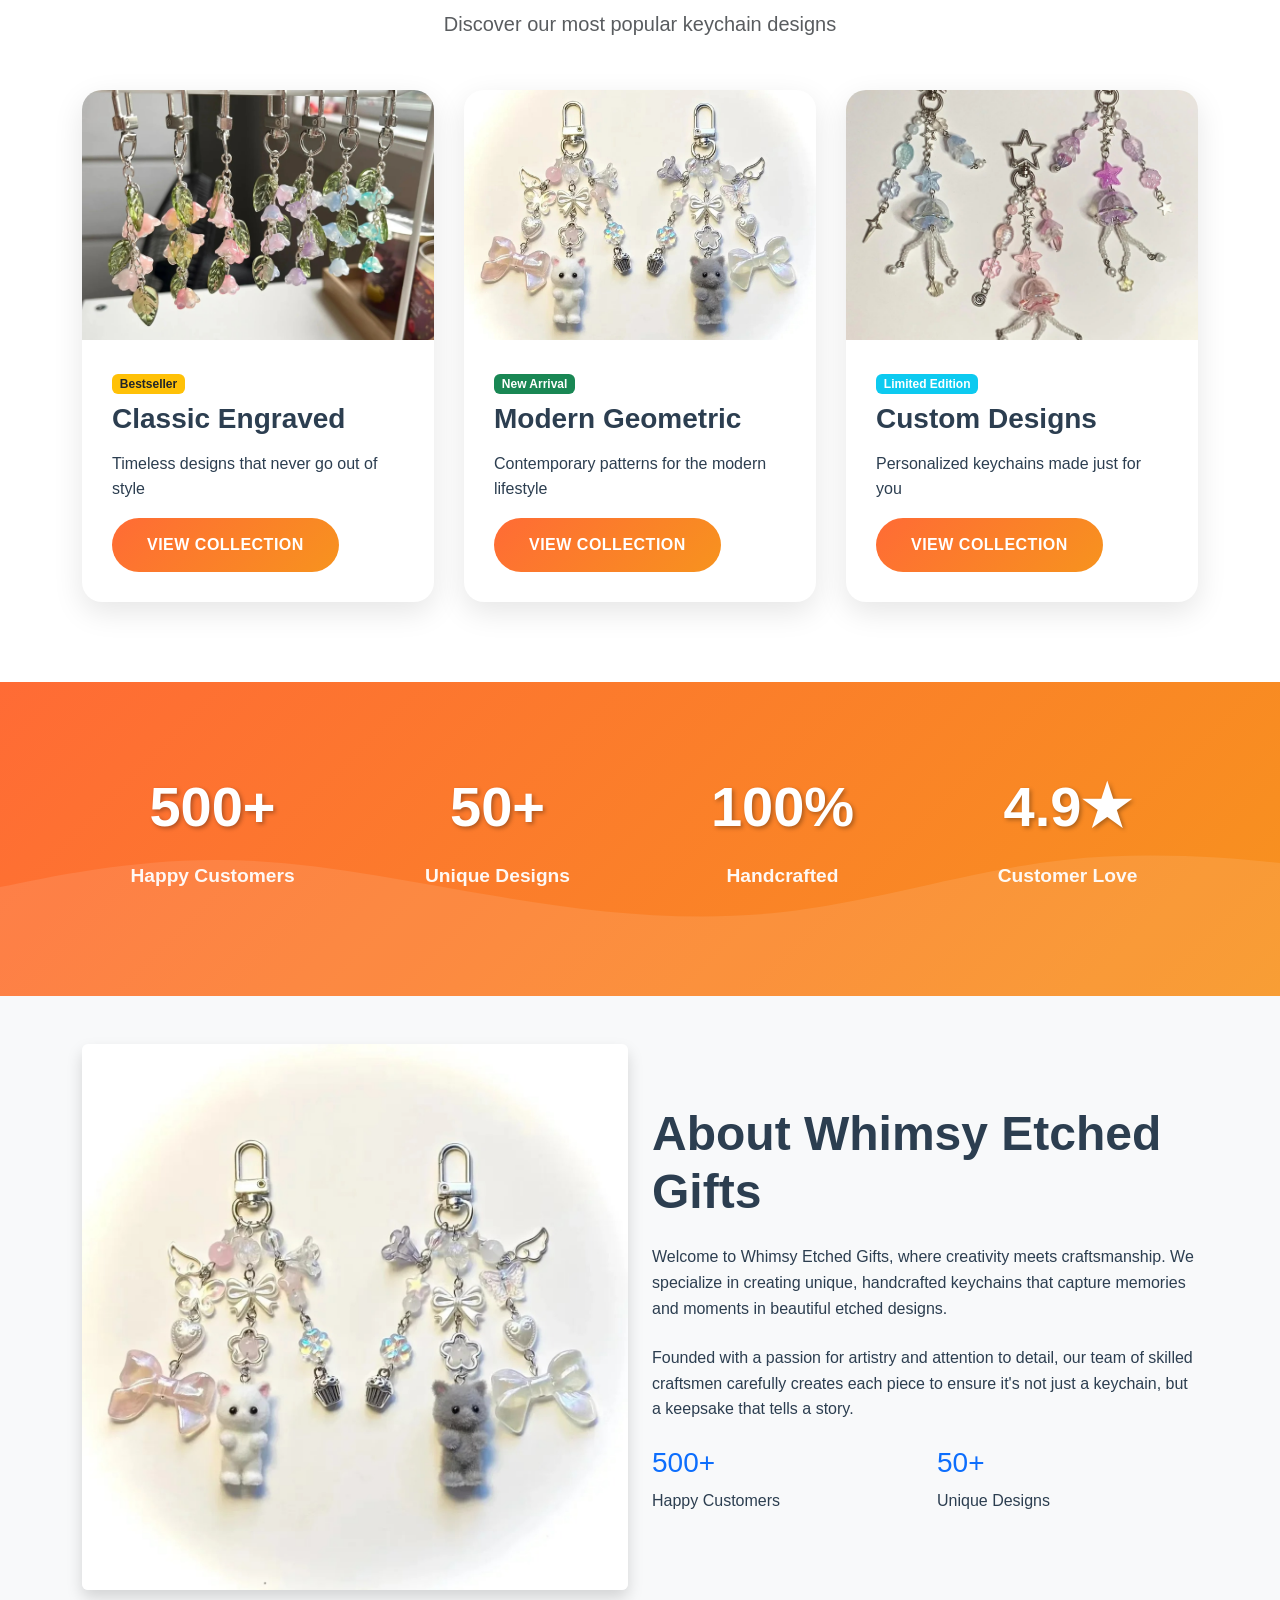
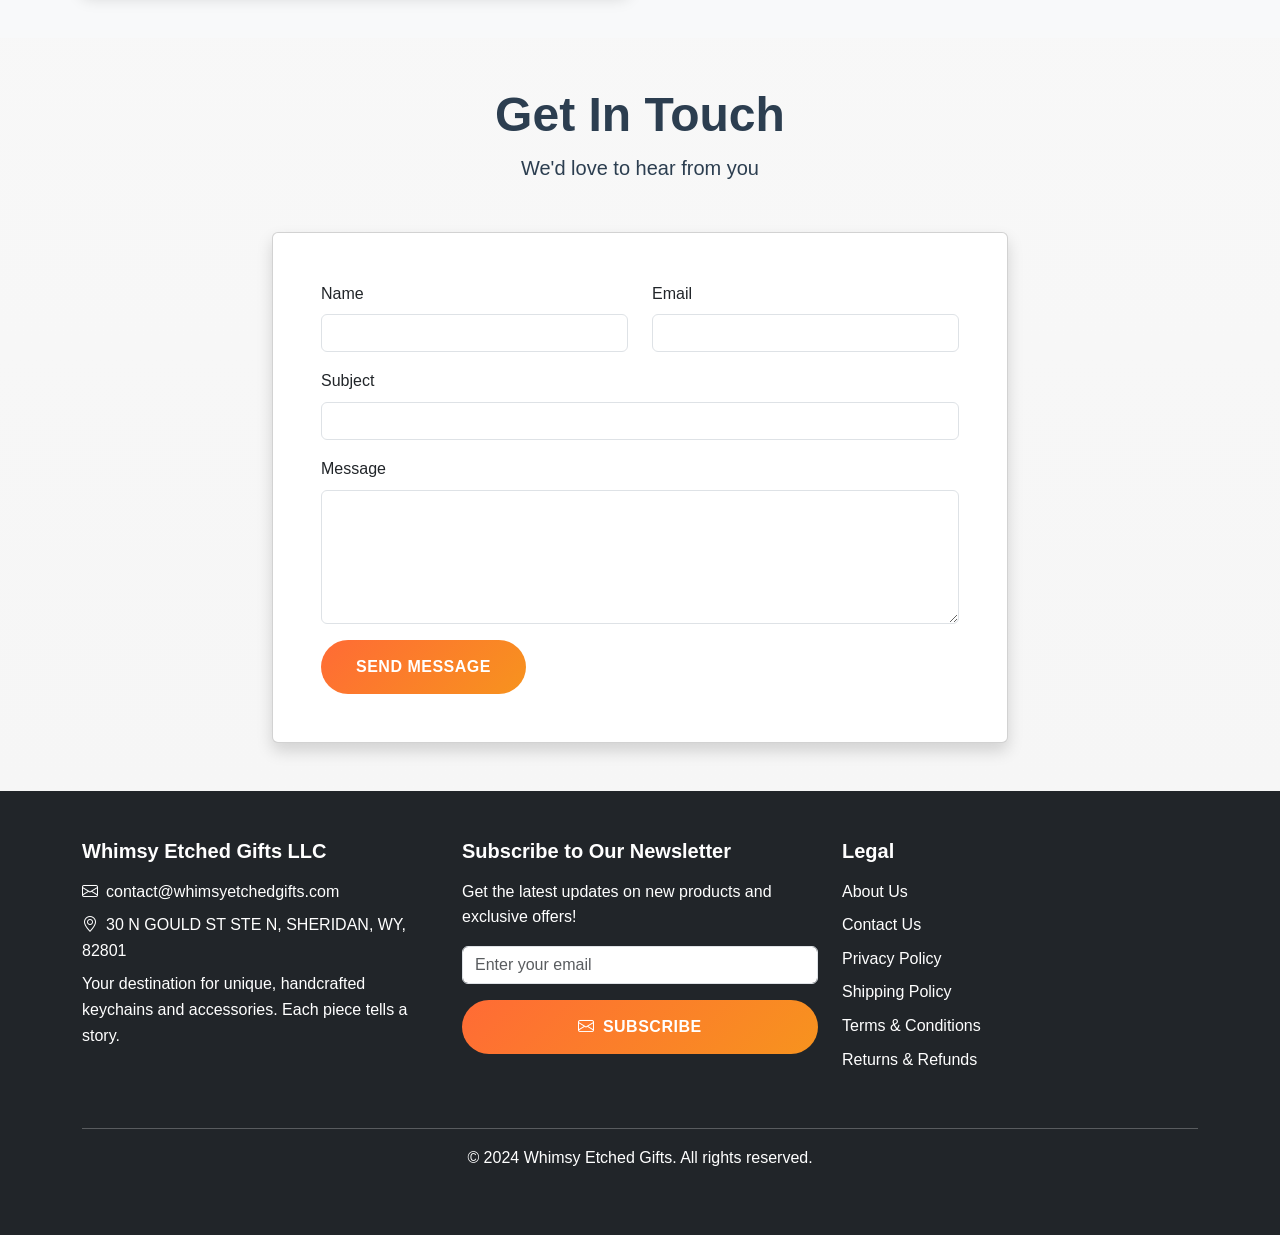
==== commit 87014432: "first commit" ====
--- a/index.html
+++ b/index.html
@@ -18,10 +18,10 @@
         <div class="container">
             <div class="row align-items-center">
                 <div class="col-md-6">
-                    <small><i class="bi bi-envelope me-2"></i>info@whimsyetchedgifts.com</small>
+                    <small><i class="bi bi-envelope me-2"></i>contact@whimsyetchedgifts.com</small>
                 </div>
                 <div class="col-md-6 text-md-end">
-                    <small><i class="bi bi-telephone me-2"></i>+1 (555) 123-4567</small>
+                    <small><i class="bi bi-telephone me-2"></i>+15512944950</small>
                 </div>
             </div>
         </div>
@@ -331,7 +331,7 @@
                 <div class="col-lg-4 mb-4">
                     <h5 class="mb-3">Whimsy Etched Gifts LLC</h5>
                     <p class="mb-2"><i class="bi bi-envelope me-2"></i>contact@whimsyetchedgifts.com</p>
-                    <p class="mb-2"><i class="bi bi-geo-alt me-2"></i>30 N Gould St Ste N Sheridan, WY 82801</p>
+                    <p class="mb-2"><i class="bi bi-geo-alt me-2"></i>30 N GOULD ST STE N, SHERIDAN, WY, 82801</p>
                     <p class="mb-0">Your destination for unique, handcrafted keychains and accessories. Each piece tells a story.</p>
                 </div>
                 <div class="col-lg-4 mb-4">
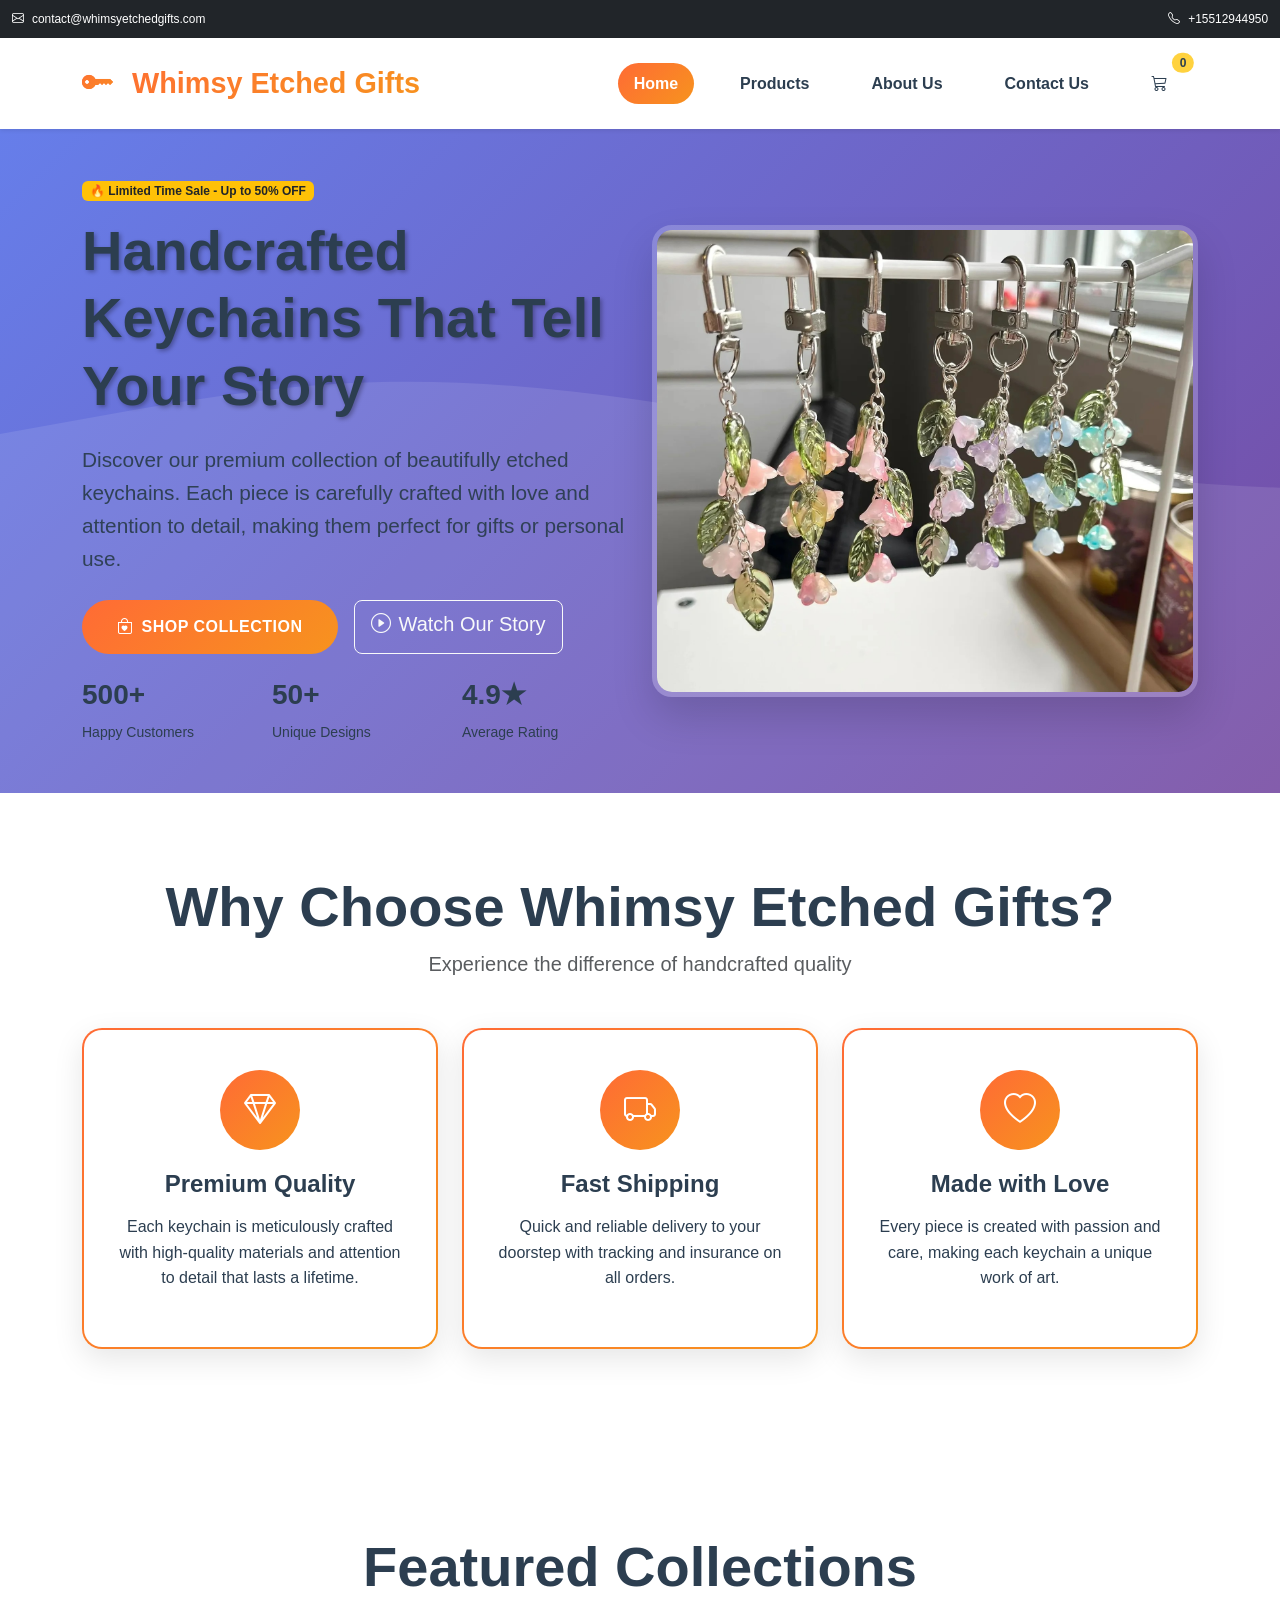
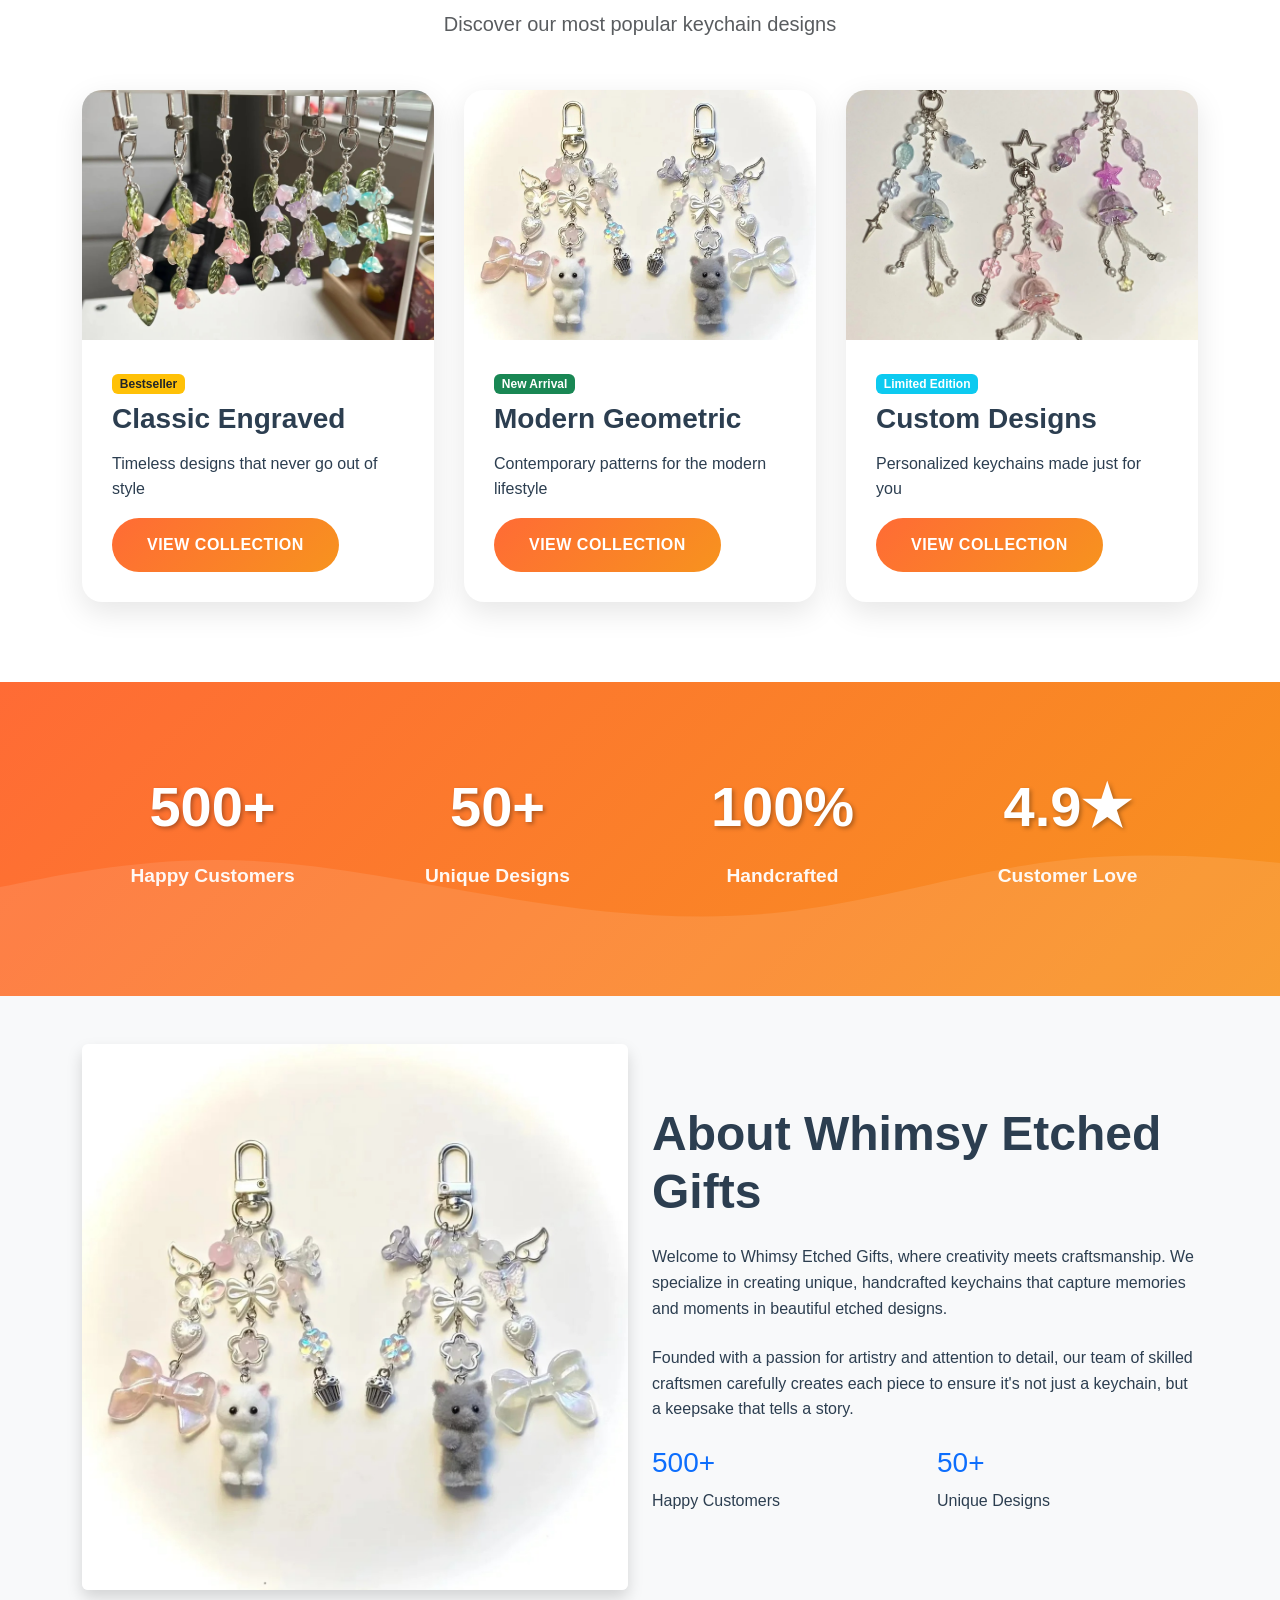
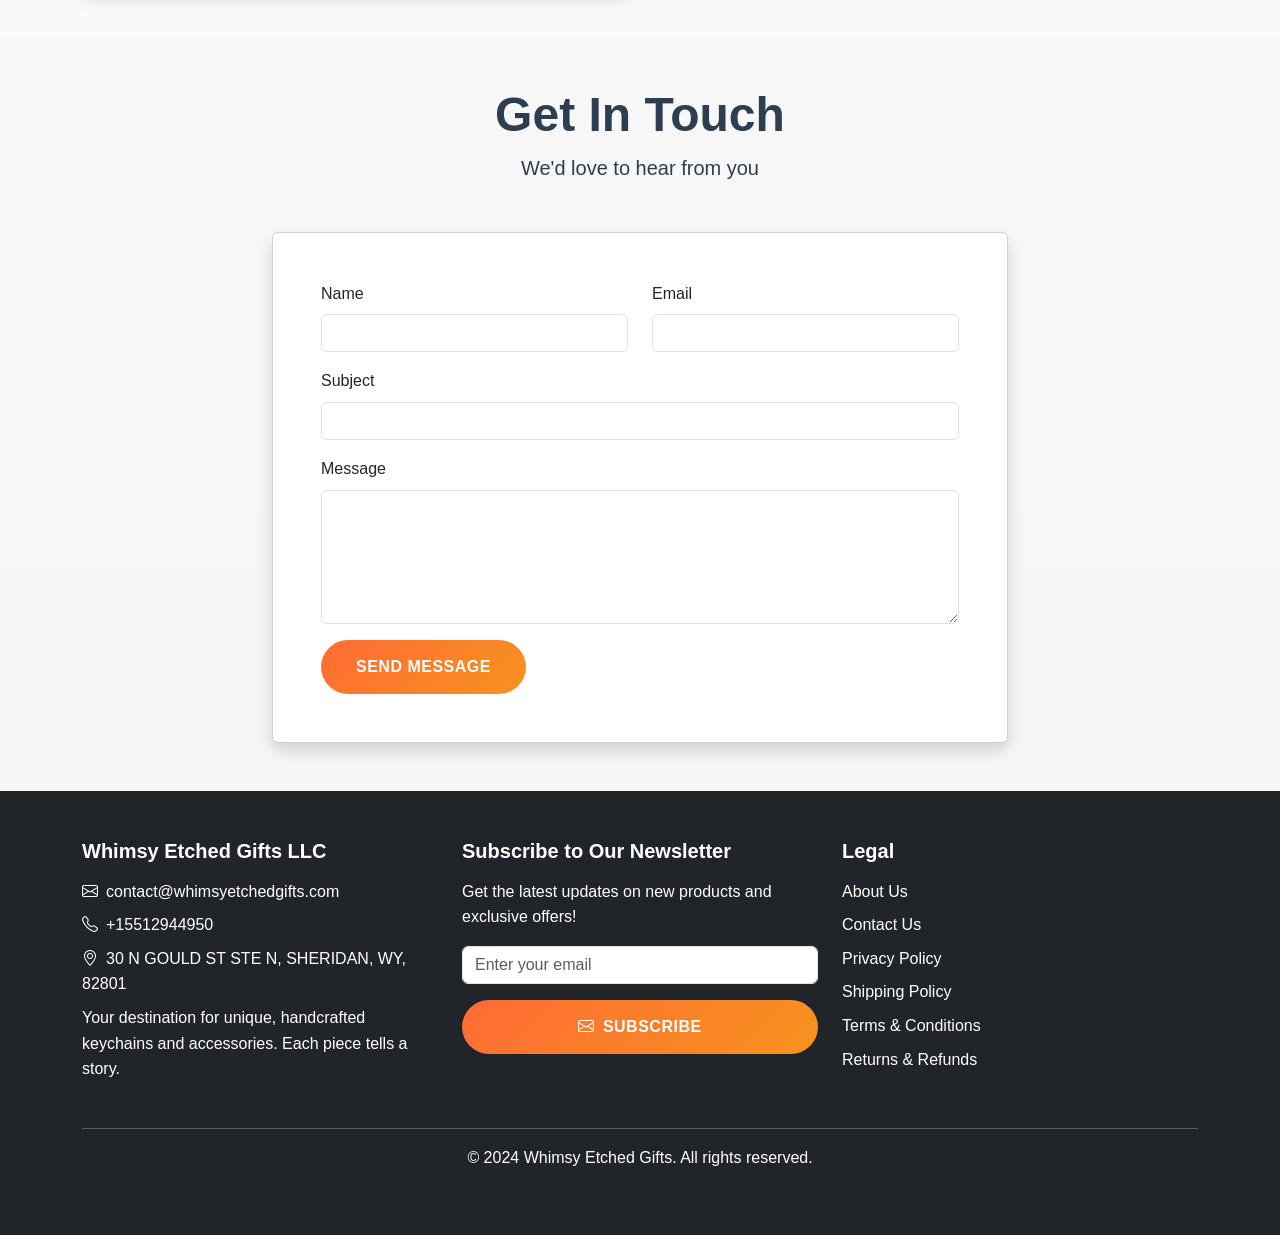
==== commit 14b8546b: "Commit" ====
--- a/index.html
+++ b/index.html
@@ -331,6 +331,7 @@
                 <div class="col-lg-4 mb-4">
                     <h5 class="mb-3">Whimsy Etched Gifts LLC</h5>
                     <p class="mb-2"><i class="bi bi-envelope me-2"></i>contact@whimsyetchedgifts.com</p>
+                    <p class="mb-2"><i class="bi bi-telephone me-2"></i>+15512944950</p>
                     <p class="mb-2"><i class="bi bi-geo-alt me-2"></i>30 N GOULD ST STE N, SHERIDAN, WY, 82801</p>
                     <p class="mb-0">Your destination for unique, handcrafted keychains and accessories. Each piece tells a story.</p>
                 </div>
